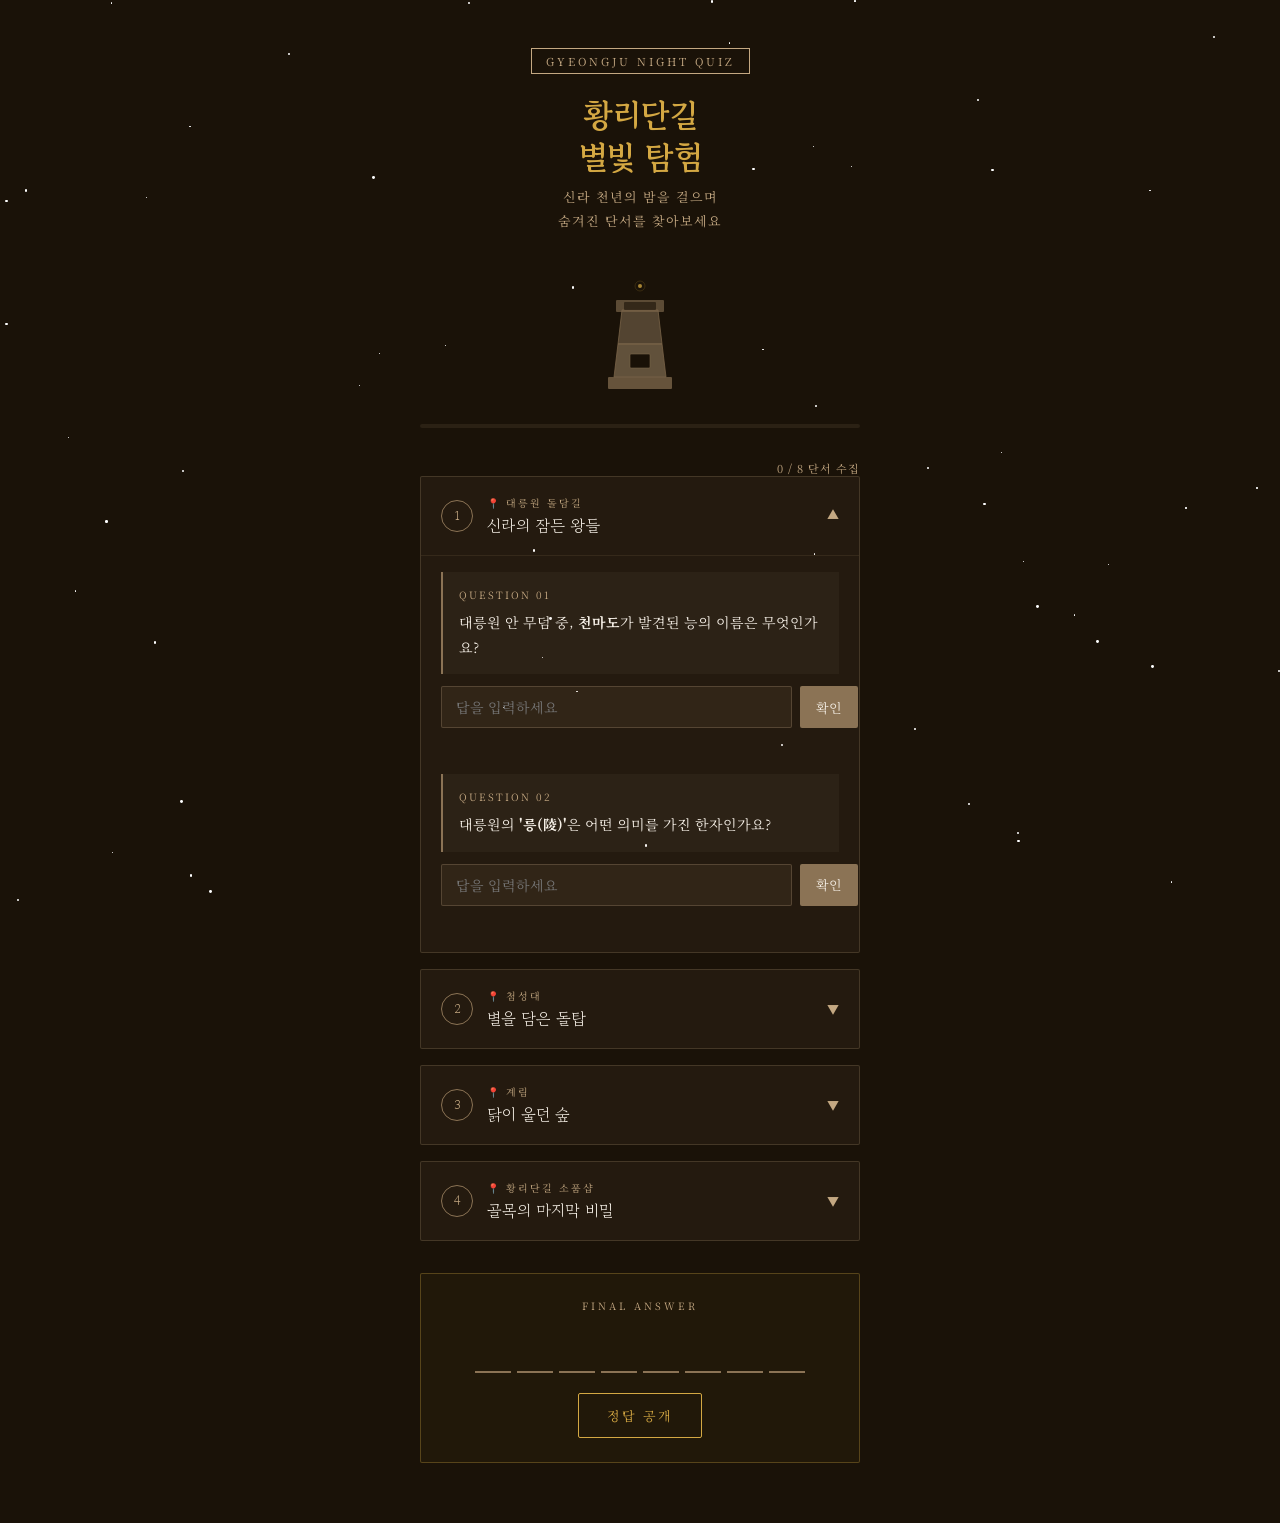
==== index.html @ df0ce0aa "Add HTML, JS, CSS 전체 페이지 초안" ====
<!DOCTYPE html>
<html lang="ko">
<head>
<meta charset="UTF-8">
<meta name="viewport" content="width=device-width, initial-scale=1.0">
<title>황리단길 별빛 탐험</title>
<link href="https://fonts.googleapis.com/css2?family=Noto+Serif+KR:wght@300;400;600&family=Gowun+Batang:wght@400;700&display=swap" rel="stylesheet">
<link rel="stylesheet" href="style.css">
</head>
<body>

<div class="stars" id="stars"></div>

<div class="wrap">

  <!-- 헤더 -->
  <div class="header">
    <div class="header-badge">GYEONGJU NIGHT QUIZ</div>
    <h1>황리단길<br>별빛 탐험</h1>
    <p>신라 천년의 밤을 걸으며<br>숨겨진 단서를 찾아보세요</p>
  </div>

  <!-- 첨성대 일러스트 -->
  <div class="cheom-wrap">
    <svg class="cheom-svg" viewBox="0 0 80 120" fill="none" xmlns="http://www.w3.org/2000/svg">
      <rect x="8" y="105" width="64" height="12" rx="1" fill="#8b7355" opacity="0.8"/>
      <path d="M14 105 L18 72 L62 72 L66 105Z" fill="#c4a882" opacity="0.5"/>
      <path d="M14 105 L18 72 L62 72 L66 105Z" fill="none" stroke="#8b7355" stroke-width="0.8"/>
      <rect x="30" y="82" width="20" height="14" rx="1" fill="#1a1208" stroke="#8b7355" stroke-width="0.6"/>
      <path d="M18 72 L22 38 L58 38 L62 72Z" fill="#c4a882" opacity="0.4"/>
      <path d="M18 72 L22 38 L58 38 L62 72Z" fill="none" stroke="#8b7355" stroke-width="0.8"/>
      <rect x="16" y="28" width="48" height="12" rx="1" fill="#8b7355" opacity="0.7"/>
      <rect x="24" y="30" width="32" height="8" rx="1" fill="#1a1208" opacity="0.6"/>
      <circle cx="40" cy="14" r="2" fill="#d4a843" opacity="0.9"/>
      <circle cx="40" cy="14" r="5" fill="none" stroke="#d4a843" stroke-width="0.5" opacity="0.4"/>
    </svg>
  </div>

  <!-- 진행바 -->
  <div>
    <div class="progress-wrap">
      <div class="progress-bar" id="progressBar" style="width:0%"></div>
    </div>
    <div class="progress-text" id="progressText">0 / 8 단서 수집</div>
  </div>

  <!-- 스테이지 -->
  <div id="stages">

    <!-- STAGE 1 -->
    <div class="stage" id="stage1">
      <div class="stage-header" onclick="toggleStage(1)">
        <div class="stage-num" id="num1">1</div>
        <div class="stage-info">
          <div class="stage-location">📍 대릉원 돌담길</div>
          <div class="stage-title">신라의 잠든 왕들</div>
        </div>
        <div class="stage-arrow" id="arrow1">▼</div>
      </div>
      <div class="stage-body" id="body1">
        <div class="question">
          <div class="question-num">QUESTION 01</div>
          대릉원 안 무덤 중, <strong>천마도</strong>가 발견된 능의 이름은 무엇인가요?
        </div>
        <div class="input-row">
          <input class="answer-input" id="q1a" placeholder="답을 입력하세요" onkeydown="if(event.key==='Enter')checkAnswer(1,'q1a')">
          <button class="btn-check" onclick="checkAnswer(1,'q1a')">확인</button>
        </div>
        <div class="feedback" id="fb1a"></div>

        <div class="question" style="margin-top:20px">
          <div class="question-num">QUESTION 02</div>
          대릉원의 <strong>'릉(陵)'</strong>은 어떤 의미를 가진 한자인가요?
        </div>
        <div class="input-row">
          <input class="answer-input" id="q1b" placeholder="답을 입력하세요" onkeydown="if(event.key==='Enter')checkAnswer(2,'q1b')">
          <button class="btn-check" onclick="checkAnswer(2,'q1b')">확인</button>
        </div>
        <div class="feedback" id="fb1b"></div>

        <div class="hint-card" id="hint1">
          <div class="hint-label">획득한 단서</div>
          <div class="hint-letters" id="hintLetters1"></div>
        </div>
      </div>
    </div>

    <!-- STAGE 2 -->
    <div class="stage" id="stage2">
      <div class="stage-header" onclick="toggleStage(2)">
        <div class="stage-num" id="num2">2</div>
        <div class="stage-info">
          <div class="stage-location">📍 첨성대</div>
          <div class="stage-title">별을 담은 돌탑</div>
        </div>
        <div class="stage-arrow" id="arrow2">▼</div>
      </div>
      <div class="stage-body" id="body2">
        <div class="question">
          <div class="question-num">QUESTION 03</div>
          첨성대를 쌓은 돌의 단수는 총 몇 단인가요?
        </div>
        <div class="input-row">
          <input class="answer-input" id="q2a" placeholder="숫자로 입력하세요" onkeydown="if(event.key==='Enter')checkAnswer(3,'q2a')">
          <button class="btn-check" onclick="checkAnswer(3,'q2a')">확인</button>
        </div>
        <div class="feedback" id="fb2a"></div>

        <div class="question" style="margin-top:20px">
          <div class="question-num">QUESTION 04</div>
          첨성대를 만든 신라의 왕은 누구인가요?
        </div>
        <div class="input-row">
          <input class="answer-input" id="q2b" placeholder="답을 입력하세요" onkeydown="if(event.key==='Enter')checkAnswer(4,'q2b')">
          <button class="btn-check" onclick="checkAnswer(4,'q2b')">확인</button>
        </div>
        <div class="feedback" id="fb2b"></div>

        <div class="hint-card" id="hint2">
          <div class="hint-label">획득한 단서</div>
          <div class="hint-letters" id="hintLetters2"></div>
        </div>
      </div>
    </div>

    <!-- STAGE 3 -->
    <div class="stage" id="stage3">
      <div class="stage-header" onclick="toggleStage(3)">
        <div class="stage-num" id="num3">3</div>
        <div class="stage-info">
          <div class="stage-location">📍 계림</div>
          <div class="stage-title">닭이 울던 숲</div>
        </div>
        <div class="stage-arrow" id="arrow3">▼</div>
      </div>
      <div class="stage-body" id="body3">
        <div class="question">
          <div class="question-num">QUESTION 05</div>
          계림에서 탄생 설화가 있는 신라 김씨 왕족의 시조 이름은?
        </div>
        <div class="input-row">
          <input class="answer-input" id="q3a" placeholder="답을 입력하세요" onkeydown="if(event.key==='Enter')checkAnswer(5,'q3a')">
          <button class="btn-check" onclick="checkAnswer(5,'q3a')">확인</button>
        </div>
        <div class="feedback" id="fb3a"></div>

        <div class="question" style="margin-top:20px">
          <div class="question-num">QUESTION 06</div>
          계림(鷄林)이라는 이름에 들어있는 한자 '鷄'는 어떤 동물인가요?
        </div>
        <div class="input-row">
          <input class="answer-input" id="q3b" placeholder="답을 입력하세요" onkeydown="if(event.key==='Enter')checkAnswer(6,'q3b')">
          <button class="btn-check" onclick="checkAnswer(6,'q3b')">확인</button>
        </div>
        <div class="feedback" id="fb3b"></div>

        <div class="hint-card" id="hint3">
          <div class="hint-label">획득한 단서</div>
          <div class="hint-letters" id="hintLetters3"></div>
        </div>
      </div>
    </div>

    <!-- STAGE 4 -->
    <div class="stage" id="stage4">
      <div class="stage-header" onclick="toggleStage(4)">
        <div class="stage-num" id="num4">4</div>
        <div class="stage-info">
          <div class="stage-location">📍 황리단길 소품샵</div>
          <div class="stage-title">골목의 마지막 비밀</div>
        </div>
        <div class="stage-arrow" id="arrow4">▼</div>
      </div>
      <div class="stage-body" id="body4">
        <div class="question">
          <div class="question-num">QUESTION 07</div>
          대릉원 예술창고 건물 외벽의 색깔은 무엇인가요?<br>
          <span style="font-size:12px;color:var(--stone)">(직접 가서 확인하세요!)</span>
        </div>
        <div class="input-row">
          <input class="answer-input" id="q4a" placeholder="색깔을 입력하세요" onkeydown="if(event.key==='Enter')checkAnswer(7,'q4a')">
          <button class="btn-check" onclick="checkAnswer(7,'q4a')">확인</button>
        </div>
        <div class="feedback" id="fb4a"></div>

        <div class="question" style="margin-top:20px">
          <div class="question-num">QUESTION 08</div>
          황리단길의 '황'은 어느 동네 이름에서 왔나요?
        </div>
        <div class="input-row">
          <input class="answer-input" id="q4b" placeholder="답을 입력하세요" onkeydown="if(event.key==='Enter')checkAnswer(8,'q4b')">
          <button class="btn-check" onclick="checkAnswer(8,'q4b')">확인</button>
        </div>
        <div class="feedback" id="fb4b"></div>

        <div class="hint-card" id="hint4">
          <div class="hint-label">획득한 단서</div>
          <div class="hint-letters" id="hintLetters4"></div>
        </div>
      </div>
    </div>

  </div>

  <!-- 최종 정답 -->
  <div class="final-section">
    <div class="final-label">FINAL ANSWER</div>
    <div class="final-letters">
      <div class="final-slot" id="slot0"></div>
      <div class="final-slot" id="slot1"></div>
      <div class="final-slot" id="slot2"></div>
      <div class="final-slot" id="slot3"></div>
      <div class="final-slot" id="slot4"></div>
      <div class="final-slot" id="slot5"></div>
      <div class="final-slot" id="slot6"></div>
      <div class="final-slot" id="slot7"></div>
    </div>
    <button class="btn-final" id="finalBtn" onclick="showFinal()">정답 공개</button>
    <div class="final-reveal" id="finalReveal">
      <h2>✦ 첨성대 ✦</h2>
      <p>신라 천년의 별빛을 담은 곳<br>오늘 이 키링이 그 기억을 함께 간직할 거예요 🌙</p>
    </div>
  </div>

</div>

<script src="script.js"></script>
</body>
</html>
---- style.css ----
:root {
  --stone: #c4a882;
  --stone-dark: #8b7355;
  --earth: #3d2b1f;
  --cream: #f5efe6;
  --gold: #d4a843;
  --night: #1a1208;
}

* { margin:0; padding:0; box-sizing:border-box; }

body {
  background: var(--night);
  color: var(--cream);
  font-family: 'Noto Serif KR', serif;
  min-height: 100vh;
  overflow-x: hidden;
}

/* 별 */
.stars {
  position: fixed; top:0; left:0; width:100%; height:100%;
  pointer-events: none; z-index:0;
}
.star {
  position: absolute; background: #fff; border-radius: 50%;
  animation: twinkle var(--d, 3s) ease-in-out infinite var(--delay, 0s);
}
@keyframes twinkle {
  0%,100%{opacity:0.2} 50%{opacity:1}
}

.wrap {
  position: relative; z-index:1;
  max-width: 480px; margin: 0 auto;
  padding: 0 20px 60px;
}

/* 헤더 */
.header {
  text-align: center;
  padding: 48px 0 32px;
  animation: fadeDown 0.8s ease both;
}
@keyframes fadeDown {
  from{opacity:0;transform:translateY(-20px)} to{opacity:1;transform:translateY(0)}
}
.header-badge {
  display: inline-block;
  border: 1px solid var(--stone);
  color: var(--stone);
  font-size: 11px;
  letter-spacing: 3px;
  padding: 4px 14px;
  margin-bottom: 20px;
}
.header h1 {
  font-family: 'Gowun Batang', serif;
  font-size: 32px;
  font-weight: 700;
  color: var(--gold);
  line-height: 1.3;
  margin-bottom: 8px;
}
.header p {
  font-size: 13px;
  color: var(--stone);
  letter-spacing: 1px;
  line-height: 1.8;
}

/* 첨성대 SVG */
.cheom-wrap {
  display: flex; justify-content: center;
  margin: 8px 0 32px;
  animation: fadeDown 0.8s 0.2s ease both;
}
.cheom-svg { width: 80px; opacity: 0.85; }

/* 진행바 */
.progress-wrap {
  background: rgba(196,168,130,0.1);
  border-radius: 20px;
  height: 4px;
  margin-bottom: 32px;
  overflow: hidden;
  animation: fadeDown 0.8s 0.3s ease both;
}
.progress-bar {
  height: 100%;
  background: linear-gradient(90deg, var(--stone-dark), var(--gold));
  border-radius: 20px;
  transition: width 0.6s ease;
}
.progress-text {
  text-align: right;
  font-size: 11px;
  color: var(--stone);
  margin-top: 6px;
  letter-spacing: 1px;
}

/* 스테이지 카드 */
.stage {
  background: rgba(196,168,130,0.06);
  border: 1px solid rgba(196,168,130,0.2);
  border-radius: 2px;
  margin-bottom: 16px;
  overflow: hidden;
  animation: fadeUp 0.6s ease both;
}
.stage:nth-child(1){animation-delay:0.1s}
.stage:nth-child(2){animation-delay:0.2s}
.stage:nth-child(3){animation-delay:0.3s}
.stage:nth-child(4){animation-delay:0.4s}
@keyframes fadeUp {
  from{opacity:0;transform:translateY(16px)} to{opacity:1;transform:translateY(0)}
}
.stage-header {
  display: flex; align-items: center; gap:14px;
  padding: 18px 20px;
  cursor: pointer;
  transition: background 0.2s;
}
.stage-header:hover { background: rgba(196,168,130,0.08); }

.stage-num {
  width: 32px; height: 32px; flex-shrink:0;
  border: 1px solid var(--stone-dark);
  border-radius: 50%;
  display: flex; align-items:center; justify-content:center;
  font-size: 12px; color: var(--stone);
  font-family: 'Gowun Batang', serif;
}
.stage-num.done {
  background: var(--stone-dark);
  border-color: var(--stone-dark);
  color: var(--cream);
}
.stage-info { flex:1 }
.stage-location {
  font-size: 10px; color: var(--stone);
  letter-spacing: 2px; margin-bottom: 3px;
}
.stage-title {
  font-family: 'Gowun Batang', serif;
  font-size: 16px; color: var(--cream);
}
.stage-arrow {
  font-size: 12px; color: var(--stone);
  transition: transform 0.3s;
}
.stage-arrow.open { transform: rotate(180deg); }

.stage-body {
  display: none;
  padding: 0 20px 20px;
  border-top: 1px solid rgba(196,168,130,0.1);
}
.stage-body.open { display: block; }

/* 문제 */
.question {
  background: rgba(196,168,130,0.05);
  border-left: 2px solid var(--stone-dark);
  padding: 14px 16px;
  margin: 16px 0 12px;
  font-size: 14px;
  line-height: 1.8;
  color: var(--cream);
}
.question-num {
  font-size: 10px; color: var(--stone);
  letter-spacing: 2px; margin-bottom: 6px;
}

/* 입력 */
.input-row { display:flex; gap:8px; margin-bottom:8px; }
.answer-input {
  flex:1;
  background: rgba(196,168,130,0.08);
  border: 1px solid rgba(196,168,130,0.25);
  border-radius: 2px;
  padding: 10px 14px;
  color: var(--cream);
  font-family: 'Noto Serif KR', serif;
  font-size: 14px;
  outline: none;
  transition: border-color 0.2s;
}
.answer-input:focus { border-color: var(--stone); }
.answer-input.correct { border-color: var(--gold); background: rgba(212,168,67,0.1); }
.answer-input.wrong { border-color: #c0392b; background: rgba(192,57,43,0.08); }

.btn-check {
  background: var(--stone-dark);
  border: none; border-radius: 2px;
  color: var(--cream);
  font-family: 'Noto Serif KR', serif;
  font-size: 13px;
  padding: 10px 16px;
  cursor: pointer;
  transition: background 0.2s;
  white-space: nowrap;
}
.btn-check:hover { background: var(--stone); }

.feedback {
  font-size: 12px; min-height:18px;
  transition: all 0.3s;
  line-height: 1.6;
}
.feedback.correct { color: var(--gold); }
.feedback.wrong { color: #e74c3c; }

/* 힌트 카드 */
.hint-card {
  display: none;
  margin-top: 16px;
  background: rgba(212,168,67,0.08);
  border: 1px solid rgba(212,168,67,0.3);
  border-radius: 2px;
  padding: 16px;
  text-align: center;
}
.hint-card.show {
  display: block;
  animation: popIn 0.4s ease;
}
@keyframes popIn {
  from{opacity:0;transform:scale(0.9)} to{opacity:1;transform:scale(1)}
}
.hint-label {
  font-size: 10px; color: var(--stone);
  letter-spacing: 3px; margin-bottom: 10px;
}
.hint-letters {
  display: flex; gap:8px; justify-content:center; flex-wrap:wrap;
}
.hint-letter {
  width: 36px; height: 36px;
  background: var(--stone-dark);
  border-radius: 2px;
  display: flex; align-items:center; justify-content:center;
  font-family: 'Gowun Batang', serif;
  font-size: 18px; color: var(--gold);
  animation: flipIn 0.4s ease both;
}
@keyframes flipIn {
  from{opacity:0;transform:rotateY(90deg)} to{opacity:1;transform:rotateY(0)}
}

/* 최종 정답 */
.final-section {
  margin-top: 32px;
  border: 1px solid rgba(212,168,67,0.3);
  border-radius: 2px;
  padding: 24px 20px;
  text-align: center;
  background: rgba(212,168,67,0.04);
  animation: fadeUp 0.6s 0.5s ease both;
}
.final-label {
  font-size: 10px; color: var(--stone);
  letter-spacing: 3px; margin-bottom: 16px;
}
.final-letters {
  display: flex; gap:6px; justify-content:center;
  flex-wrap: wrap; margin-bottom: 20px;
}
.final-slot {
  width: 36px; height: 44px;
  border-bottom: 2px solid var(--stone-dark);
  display: flex; align-items:center; justify-content:center;
  font-family: 'Gowun Batang', serif;
  font-size: 20px; color: var(--gold);
  transition: all 0.3s;
}
.final-slot.filled { border-color: var(--gold); }

.btn-final {
  background: none;
  border: 1px solid var(--gold);
  color: var(--gold);
  font-family: 'Noto Serif KR', serif;
  font-size: 13px;
  padding: 12px 28px;
  cursor: pointer;
  letter-spacing: 2px;
  transition: all 0.2s;
  border-radius: 2px;
}
.btn-final:hover { background: var(--gold); color: var(--night); }

.final-reveal {
  display: none;
  margin-top: 20px;
}
.final-reveal.show {
  display: block;
  animation: popIn 0.5s ease;
}
.final-reveal h2 {
  font-family: 'Gowun Batang', serif;
  font-size: 28px; color: var(--gold);
  margin-bottom: 8px;
}
.final-reveal p {
  font-size: 13px; color: var(--stone);
  line-height: 1.8;
}
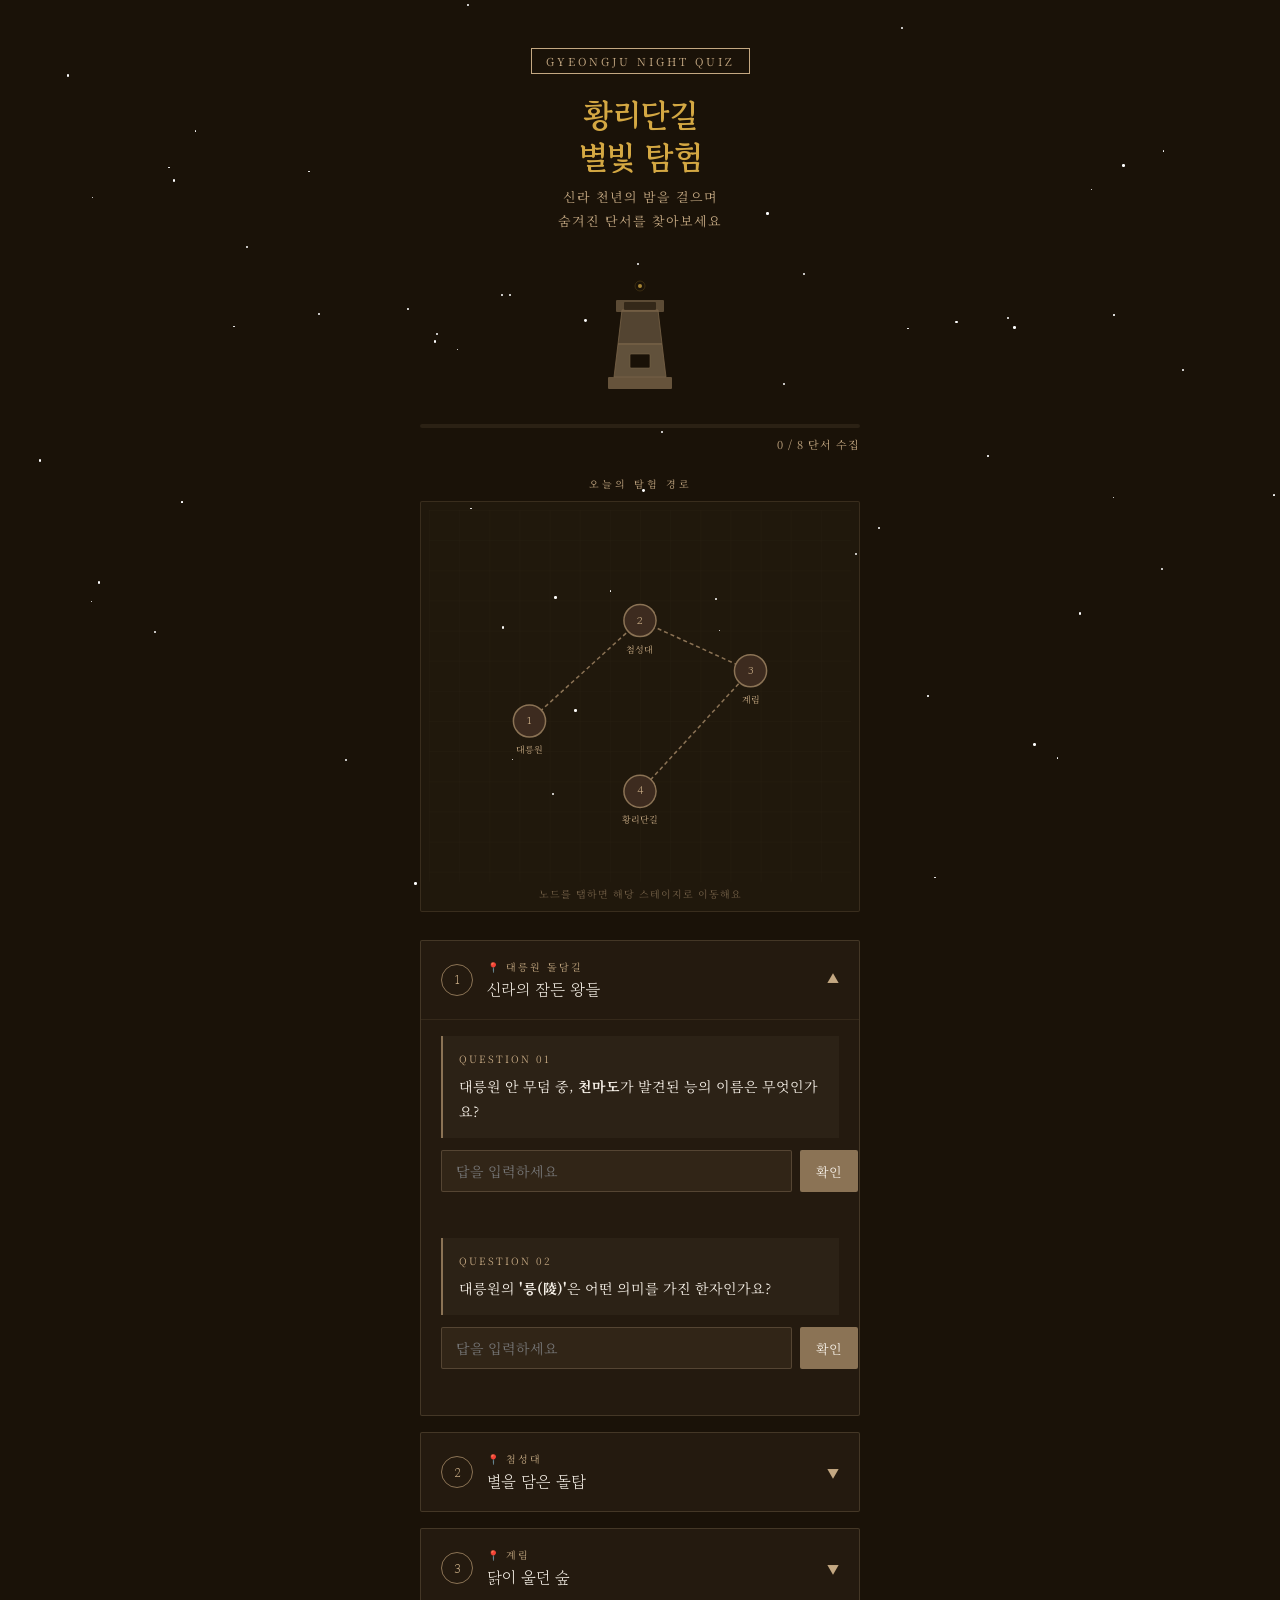
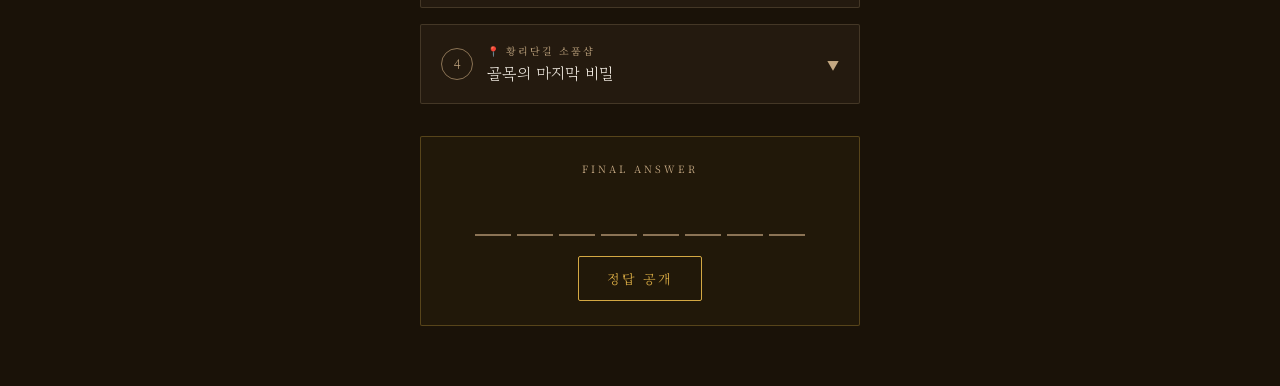
==== commit 0f8a480d: "유틸 추가 힌트 순서 섞기, 축하 메세지 추가, 미니 지도 추가 등" ====
--- a/index.html
+++ b/index.html
@@ -44,6 +44,24 @@
     <div class="progress-text" id="progressText">0 / 8 단서 수집</div>
   </div>
 
+  <!-- 미니 지도 -->
+  <div class="map-section">
+    <div class="map-label">오늘의 탐험 경로</div>
+    <div class="map-wrap">
+      <svg id="miniMap" viewBox="0 0 420 370" width="100%" xmlns="http://www.w3.org/2000/svg">
+        <!-- 배경 격자 -->
+        <defs>
+          <pattern id="grid" width="30" height="30" patternUnits="userSpaceOnUse">
+            <path d="M 30 0 L 0 0 0 30" fill="none" stroke="rgba(196,168,130,0.06)" stroke-width="0.5"/>
+          </pattern>
+        </defs>
+        <rect width="420" height="370" fill="url(#grid)"/>
+        <!-- 노드는 script.js에서 동적으로 생성 -->
+      </svg>
+      <div class="map-hint">노드를 탭하면 해당 스테이지로 이동해요</div>
+    </div>
+  </div>
+
   <!-- 스테이지 -->
   <div id="stages">
 
@@ -216,10 +234,6 @@
       <div class="final-slot" id="slot7"></div>
     </div>
     <button class="btn-final" id="finalBtn" onclick="showFinal()">정답 공개</button>
-    <div class="final-reveal" id="finalReveal">
-      <h2>✦ 첨성대 ✦</h2>
-      <p>신라 천년의 별빛을 담은 곳<br>오늘 이 키링이 그 기억을 함께 간직할 거예요 🌙</p>
-    </div>
   </div>
 
 </div>
--- a/style.css
+++ b/style.css
@@ -82,7 +82,7 @@
   background: rgba(196,168,130,0.1);
   border-radius: 20px;
   height: 4px;
-  margin-bottom: 32px;
+  margin-bottom: 8px;
   overflow: hidden;
   animation: fadeDown 0.8s 0.3s ease both;
 }
@@ -96,7 +96,38 @@
   text-align: right;
   font-size: 11px;
   color: var(--stone);
-  margin-top: 6px;
+  margin-bottom: 24px;
+  letter-spacing: 1px;
+}
+
+/* 미니 지도 */
+.map-section {
+  margin-bottom: 28px;
+  animation: fadeUp 0.6s 0.1s ease both;
+}
+.map-label {
+  font-size: 10px;
+  color: var(--stone);
+  letter-spacing: 3px;
+  margin-bottom: 10px;
+  text-align: center;
+}
+.map-wrap {
+  background: rgba(196,168,130,0.04);
+  border: 1px solid rgba(196,168,130,0.15);
+  border-radius: 2px;
+  overflow: hidden;
+  padding: 8px;
+}
+#miniMap {
+  display: block;
+  width: 100%;
+}
+.map-hint {
+  text-align: center;
+  font-size: 10px;
+  color: rgba(196,168,130,0.5);
+  padding: 4px 0 2px;
   letter-spacing: 1px;
 }
 
@@ -131,10 +162,11 @@
   display: flex; align-items:center; justify-content:center;
   font-size: 12px; color: var(--stone);
   font-family: 'Gowun Batang', serif;
+  transition: background 0.3s, border-color 0.3s;
 }
 .stage-num.done {
   background: var(--stone-dark);
-  border-color: var(--stone-dark);
+  border-color: var(--gold);
   color: var(--cream);
 }
 .stage-info { flex:1 }
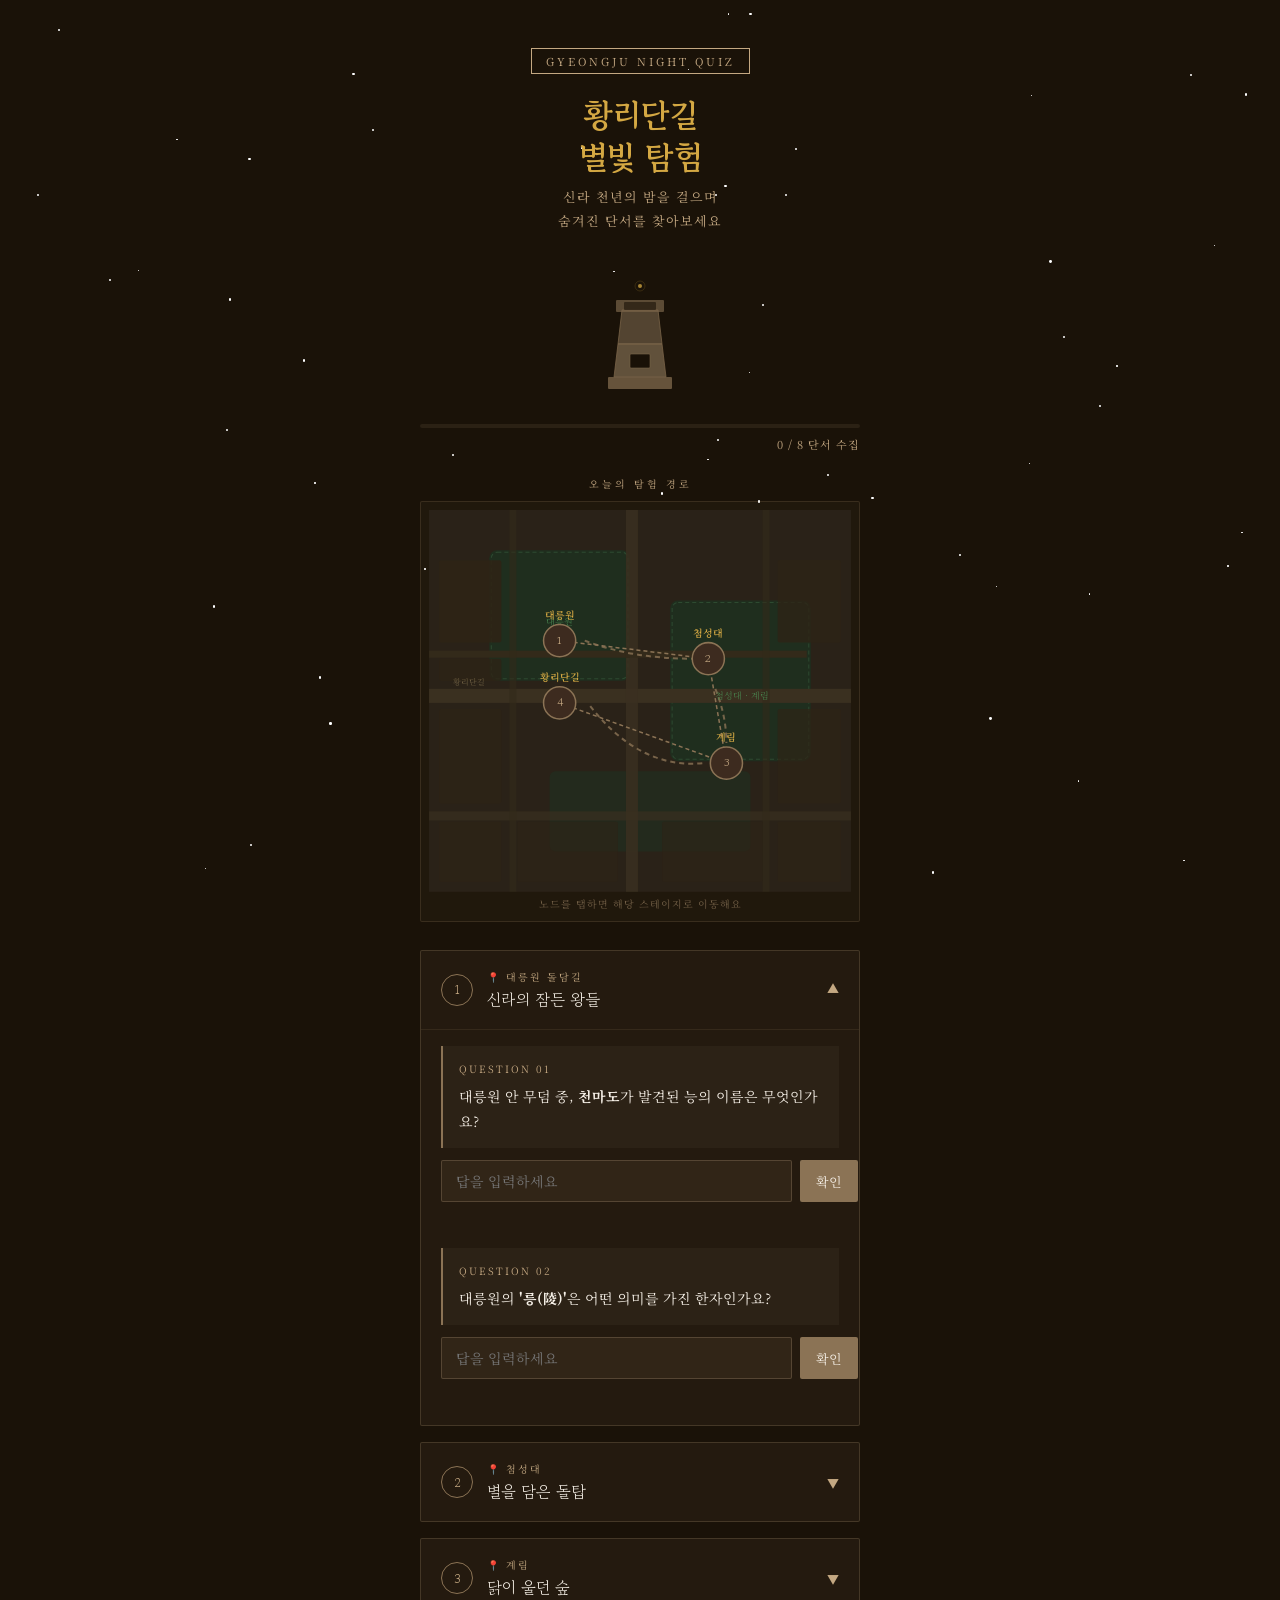
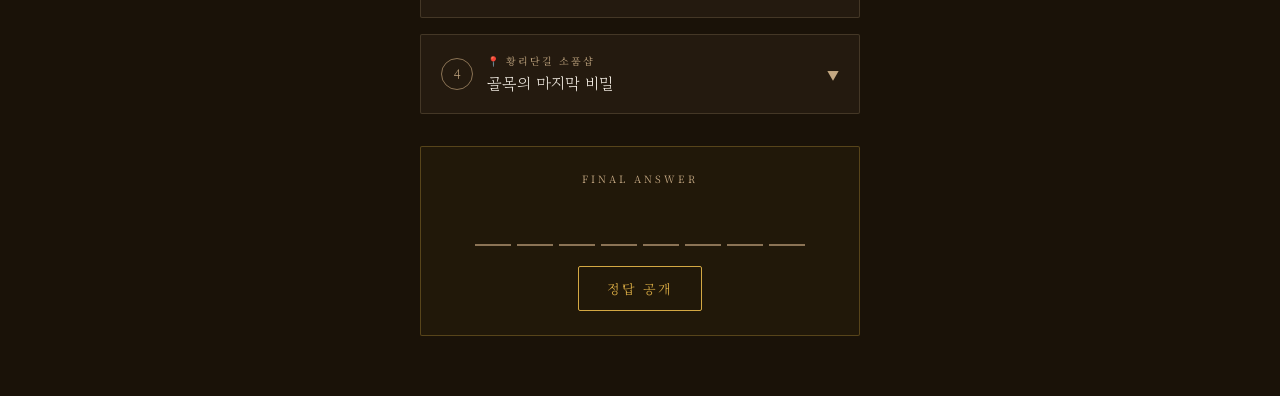
==== commit 64656138: "pretty minimap 미니맵을 좀더 지도와 가깝게 수정함" ====
--- a/index.html
+++ b/index.html
@@ -48,15 +48,66 @@
   <div class="map-section">
     <div class="map-label">오늘의 탐험 경로</div>
     <div class="map-wrap">
-      <svg id="miniMap" viewBox="0 0 420 370" width="100%" xmlns="http://www.w3.org/2000/svg">
-        <!-- 배경 격자 -->
-        <defs>
-          <pattern id="grid" width="30" height="30" patternUnits="userSpaceOnUse">
-            <path d="M 30 0 L 0 0 0 30" fill="none" stroke="rgba(196,168,130,0.06)" stroke-width="0.5"/>
-          </pattern>
-        </defs>
-        <rect width="420" height="370" fill="url(#grid)"/>
-        <!-- 노드는 script.js에서 동적으로 생성 -->
+      <svg id="miniMap" viewBox="0 0 420 380" width="100%" xmlns="http://www.w3.org/2000/svg">
+
+        <!-- 배경 (야간 도시 베이스) -->
+        <rect width="420" height="380" fill="#2a2218"/>
+
+        <!-- 공원 영역 -->
+        <!-- 대릉원 -->
+        <rect x="60" y="40" width="140" height="130" rx="8" fill="#1e3020" opacity="0.9"/>
+        <rect x="62" y="42" width="136" height="126" rx="6" fill="none" stroke="#2d4a30" stroke-width="1" stroke-dasharray="4 3"/>
+        <!-- 첨성대·계림 공원 -->
+        <rect x="240" y="90" width="140" height="160" rx="8" fill="#1e3020" opacity="0.9"/>
+        <rect x="242" y="92" width="136" height="156" rx="6" fill="none" stroke="#2d4a30" stroke-width="1" stroke-dasharray="4 3"/>
+        <!-- 하단 공원 (월성 방향) -->
+        <rect x="120" y="260" width="200" height="80" rx="6" fill="#1e3020" opacity="0.6"/>
+
+        <!-- 도로 -->
+        <!-- 포석로 (메인 가로길) -->
+        <rect x="0" y="178" width="420" height="14" fill="#3a3020"/>
+        <!-- 중앙 세로길 -->
+        <rect x="196" y="0" width="12" height="380" fill="#3a3020" opacity="0.85"/>
+        <!-- 황리단길 방향 골목 (가로) -->
+        <rect x="0" y="140" width="200" height="7" fill="#332a1a"/>
+        <!-- 첨성대 방향 가로길 -->
+        <rect x="196" y="140" width="180" height="7" fill="#332a1a"/>
+        <!-- 하단 가로길 -->
+        <rect x="0" y="300" width="420" height="9" fill="#3a3020" opacity="0.7"/>
+        <!-- 왼쪽 세로 보조길 -->
+        <rect x="80" y="0" width="7" height="380" fill="#332a1a" opacity="0.6"/>
+        <!-- 오른쪽 세로 보조길 -->
+        <rect x="332" y="0" width="7" height="380" fill="#332a1a" opacity="0.6"/>
+
+        <!-- 건물 블록 (황리단길 상권 좌측) -->
+        <rect x="10" y="50"  width="62" height="82" rx="2" fill="#2e2416" opacity="0.9"/>
+        <rect x="10" y="148" width="62" height="22" rx="2" fill="#2e2416" opacity="0.8"/>
+        <rect x="10" y="198" width="62" height="94" rx="2" fill="#2e2416" opacity="0.8"/>
+        <rect x="10" y="310" width="62" height="60" rx="2" fill="#2e2416" opacity="0.7"/>
+
+        <!-- 건물 블록 우측 -->
+        <rect x="347" y="50"  width="63" height="82" rx="2" fill="#2e2416" opacity="0.8"/>
+        <rect x="347" y="198" width="63" height="94" rx="2" fill="#2e2416" opacity="0.7"/>
+        <rect x="347" y="310" width="63" height="60" rx="2" fill="#2e2416" opacity="0.7"/>
+
+        <!-- 하단 블록 -->
+        <rect x="88"  y="310" width="100" height="60" rx="2" fill="#2e2416" opacity="0.6"/>
+        <rect x="232" y="310" width="100" height="60" rx="2" fill="#2e2416" opacity="0.6"/>
+
+        <!-- 이동 경로 점선 -->
+        <!-- 1 대릉원 → 2 첨성대 -->
+        <path d="M 155 130 Q 202 148 262 148" fill="none" stroke="#8b7355" stroke-width="2" stroke-dasharray="5 4" opacity="0.8"/>
+        <!-- 2 첨성대 → 3 계림 -->
+        <path d="M 285 178 Q 296 205 296 232" fill="none" stroke="#8b7355" stroke-width="2" stroke-dasharray="5 4" opacity="0.8"/>
+        <!-- 3 계림 → 4 황리단길 -->
+        <path d="M 272 252 Q 208 258 158 192" fill="none" stroke="#8b7355" stroke-width="2" stroke-dasharray="5 4" opacity="0.8"/>
+
+        <!-- 지명 텍스트 -->
+        <text x="130" y="114" text-anchor="middle" font-size="9" fill="#4a8a52" font-family="Noto Serif KR,serif" opacity="0.85">대릉원</text>
+        <text x="312" y="188" text-anchor="middle" font-size="9" fill="#4a8a52" font-family="Noto Serif KR,serif" opacity="0.85">첨성대 · 계림</text>
+        <text x="40"  y="174" text-anchor="middle" font-size="8" fill="#7a6a4a" font-family="Noto Serif KR,serif" opacity="0.8">황리단길</text>
+
+        <!-- 스테이지 노드는 script.js에서 생성 -->
       </svg>
       <div class="map-hint">노드를 탭하면 해당 스테이지로 이동해요</div>
     </div>
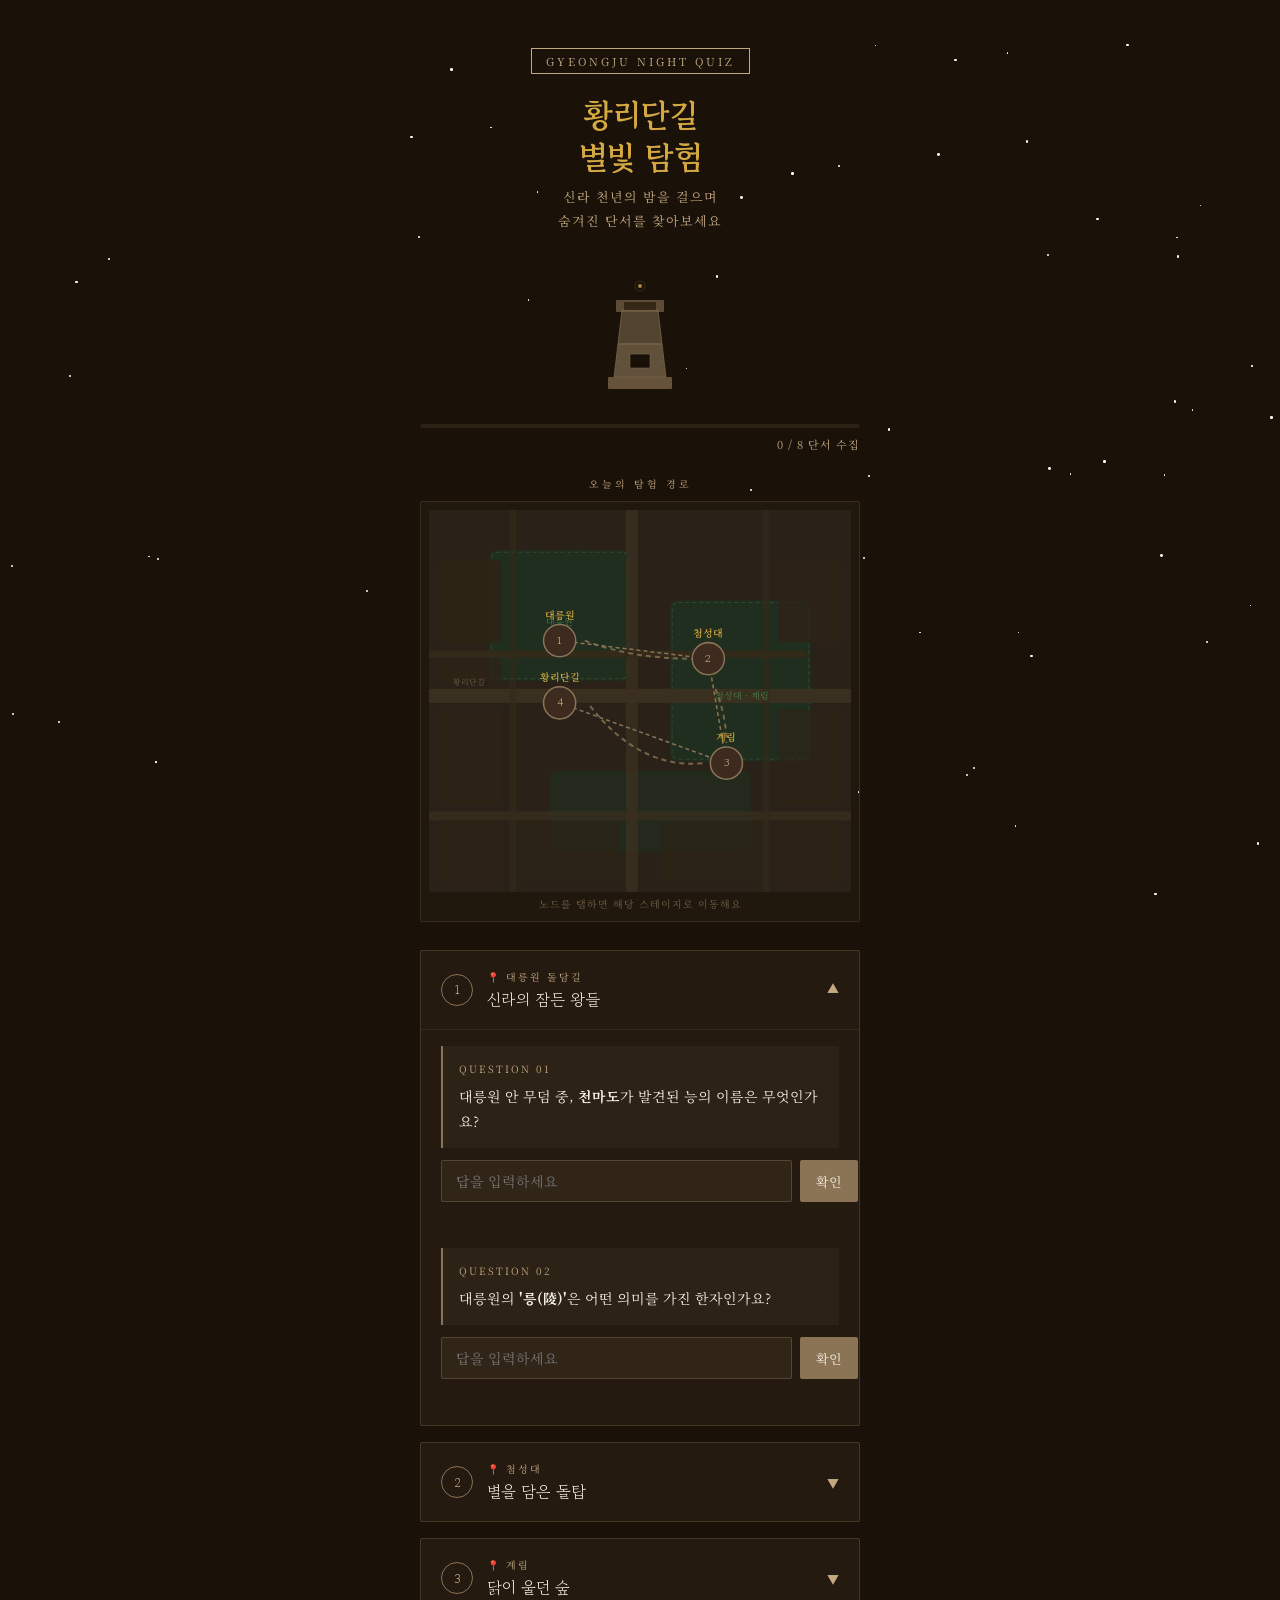
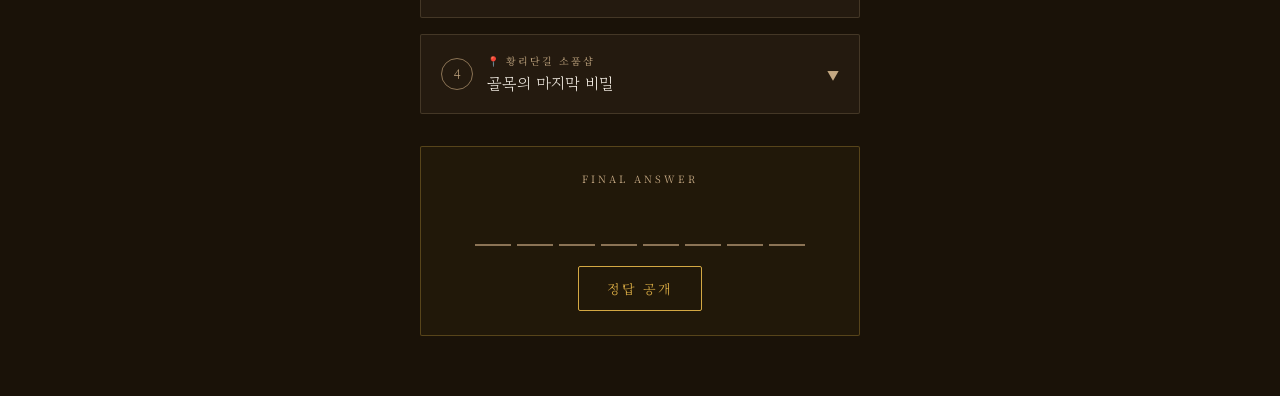
==== commit ecbb7d10: "Add Slides 각 장소 별 카드 추가" ====
--- a/index.html
+++ b/index.html
@@ -289,6 +289,18 @@
 
 </div>
 
+<!-- 슬라이드 모달 -->
+<div class="slide-modal" id="slideModal">
+  <div class="slide-modal-inner">
+    <button class="slide-close" onclick="closeSlide()">✕</button>
+    <img class="slide-img" id="slideImg" src="" alt="장소 슬라이드"/>
+    <div class="slide-footer">
+      <span>퀴즈를 풀려면 아래 스테이지 카드를 이용하세요</span>
+      <button class="slide-goto" id="slideGotoBtn">스테이지로 이동 →</button>
+    </div>
+  </div>
+</div>
+
 <script src="script.js"></script>
 </body>
 </html>
--- a/style.css
+++ b/style.css
@@ -341,3 +341,82 @@
   font-size: 13px; color: var(--stone);
   line-height: 1.8;
 }
+
+/* 슬라이드 모달 */
+.slide-modal {
+  display: none;
+  position: fixed; inset:0; z-index: 100;
+  background: rgba(0,0,0,0.85);
+  align-items: center;
+  justify-content: center;
+  padding: 16px;
+  backdrop-filter: blur(4px);
+}
+.slide-modal.open {
+  display: flex;
+  animation: fadeIn 0.25s ease;
+}
+@keyframes fadeIn {
+  from{opacity:0} to{opacity:1}
+}
+.slide-modal-inner {
+  position: relative;
+  width: 100%;
+  max-width: 700px;
+  animation: slideUp 0.3s ease;
+}
+@keyframes slideUp {
+  from{opacity:0;transform:translateY(20px)} to{opacity:1;transform:translateY(0)}
+}
+.slide-close {
+  position: absolute;
+  top: -40px; right: 0;
+  background: none;
+  border: 1px solid var(--stone-dark);
+  color: var(--stone);
+  font-size: 14px;
+  width: 32px; height: 32px;
+  border-radius: 50%;
+  cursor: pointer;
+  transition: all 0.2s;
+  display: flex; align-items:center; justify-content:center;
+}
+.slide-close:hover {
+  background: var(--stone-dark);
+  color: var(--cream);
+}
+.slide-img {
+  width: 100%;
+  border-radius: 2px;
+  display: block;
+  border: 1px solid rgba(196,168,130,0.2);
+}
+.slide-footer {
+  display: flex;
+  align-items: center;
+  justify-content: space-between;
+  margin-top: 12px;
+  padding: 0 2px;
+}
+.slide-footer span {
+  font-size: 11px;
+  color: var(--stone);
+  opacity: 0.7;
+  letter-spacing: 0.5px;
+}
+.slide-goto {
+  background: none;
+  border: 1px solid var(--gold);
+  color: var(--gold);
+  font-family: 'Noto Serif KR', serif;
+  font-size: 12px;
+  padding: 7px 16px;
+  border-radius: 2px;
+  cursor: pointer;
+  white-space: nowrap;
+  transition: all 0.2s;
+}
+.slide-goto:hover {
+  background: var(--gold);
+  color: var(--night);
+}
